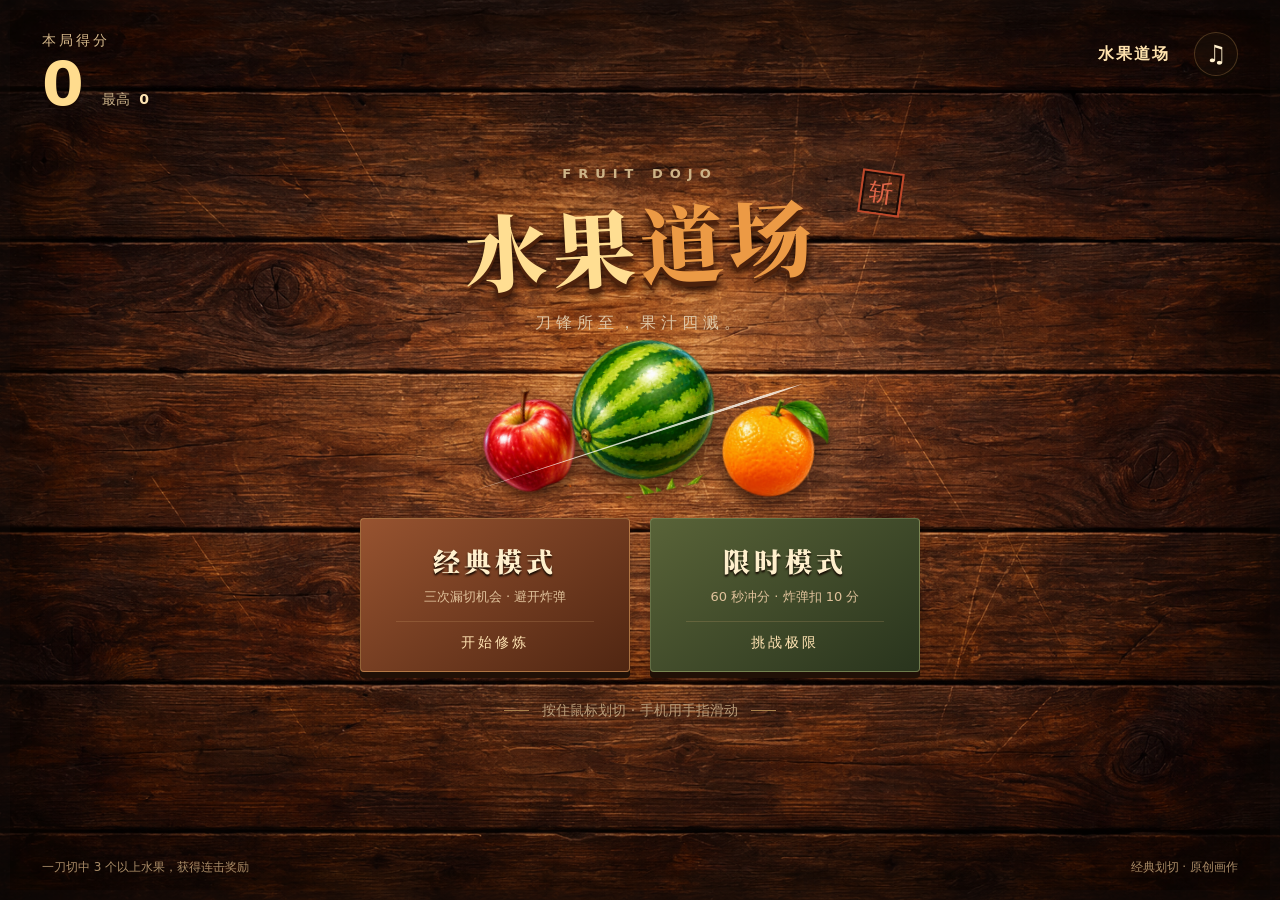
==== index.html @ ec155b66 "Build Fruit Dojo slicing game for GitHub Pages" ====
<!doctype html>
<html lang="zh-CN">
<head>
<meta charset="UTF-8"><meta name="viewport" content="width=device-width, initial-scale=1, viewport-fit=cover">
<title>水果道场 · 划出你的连击</title><meta name="description" content="滑动刀锋，切开水果，避开炸弹。在经典和限时模式中挑战你的最高分。">
<link rel="icon" type="image/svg+xml" href="data:image/svg+xml,%3Csvg xmlns='http://www.w3.org/2000/svg' viewBox='0 0 64 64'%3E%3Ccircle cx='32' cy='32' r='28' fill='%233d8236'/%3E%3Cpath d='M8 34h48a24 24 0 0 1-48 0' fill='%23ef4b45' stroke='%23c8ed9b' stroke-width='4'/%3E%3Cpath d='m23 42 2 4m11-4 2 4' stroke='%2325140d' stroke-width='3'/%3E%3C/svg%3E">
<link rel="stylesheet" href="style.css">
</head>
<body>
<main id="dojo">
  <canvas id="game" aria-label="水果划切游戏区域"></canvas>
  <header class="hud">
    <div class="scorebox"><span class="eyebrow">本局得分</span><strong id="score">0</strong><span class="best">最高 <b id="best">0</b></span></div>
    <div class="hud-right"><div id="status" class="status">水果道场</div><button id="sound" class="icon-button" aria-label="关闭声音" title="声音">♫</button><button id="pause" class="icon-button" aria-label="暂停游戏" title="暂停" hidden>Ⅱ</button></div>
  </header>
  <div id="centerMessage" aria-live="polite"></div>
  <section id="menu" class="menu">
    <div class="seal">斩</div><p class="kicker">FRUIT DOJO</p><h1>水果<span>道场</span></h1>
    <p class="intro">刀锋所至，果汁四溅。</p>
    <div class="hero-fruit" aria-hidden="true"><i class="fruit apple"></i><i class="fruit melon"></i><i class="fruit orange"></i><span class="slash"></span></div>
    <div class="modes"><button id="classic" class="mode classic"><span class="mode-title">经典模式</span><span class="mode-copy">三次漏切机会 · 避开炸弹</span><span class="mode-tag">开始修炼</span></button><button id="arcade" class="mode arcade"><span class="mode-title">限时模式</span><span class="mode-copy">60 秒冲分 · 炸弹扣 10 分</span><span class="mode-tag">挑战极限</span></button></div>
    <p class="instruction"><span class="instruction-line"></span>按住鼠标划切 · 手机用手指滑动<span class="instruction-line"></span></p>
  </section>
  <section id="overlay" class="overlay" hidden><div class="result"><p id="resultLabel" class="kicker">修炼结束</p><h2 id="resultTitle">再来一刀</h2><div id="resultScore" class="result-score">0</div><p id="resultDetail">最高分 0</p><div class="result-actions"><button id="again" class="primary">再来一局</button><button id="home" class="secondary">回到道场</button></div></div></section>
  <footer><span>一刀切中 3 个以上水果，获得连击奖励</span><span id="footerMode">经典划切 · 原创画作</span></footer>
</main>
<script src="game.js"></script>
</body>
</html>
---- style.css ----
@import url('https://fonts.googleapis.com/css2?family=Noto+Serif+SC:wght@500;700;900&display=swap');
:root{color-scheme:dark;font-family:system-ui,-apple-system,"Microsoft YaHei",sans-serif;color:#fff0cd;background:#170c08}*{box-sizing:border-box}body{margin:0;overflow:hidden}button{font:inherit;color:inherit;cursor:pointer;touch-action:manipulation}button:focus-visible{outline:3px solid #ffe1a0;outline-offset:5px}[hidden]{display:none!important}#dojo{position:relative;width:100%;height:100dvh;min-height:460px;overflow:hidden;background:#3f2415 url('wood.png') center/cover}#dojo:after{content:"";position:absolute;inset:0;pointer-events:none;box-shadow:inset 0 0 130px 20px #10070099;border:10px solid #140b0877;z-index:1}canvas{position:absolute;inset:0;width:100%;height:100%;touch-action:none;user-select:none;z-index:2}.hud{position:absolute;top:32px;left:42px;right:42px;display:flex;justify-content:space-between;align-items:flex-start;z-index:4;pointer-events:none;text-shadow:0 3px 2px #170904}.scorebox{display:grid;grid-template-columns:auto auto;gap:0 18px}.eyebrow{grid-column:1/-1;font-size:14px;letter-spacing:3px;color:#d5b88a}.scorebox strong{font-weight:900;font-size:60px;line-height:1.15;font-variant-numeric:tabular-nums;color:#ffdc8e}.best{font-size:14px;align-self:end;padding-bottom:10px;color:#ccb38a}.best b{color:#ffe4b2;margin-left:5px}.hud-right{display:flex;gap:12px;align-items:center}.status{font-size:16px;font-weight:700;letter-spacing:2px;margin-right:12px}.icon-button{pointer-events:auto;width:44px;height:44px;background:#1b100980;border:1px solid #a77b465e;border-radius:50%;font-size:24px;box-shadow:0 3px 0 #110903}.icon-button:hover{background:#6d4125}.menu{position:absolute;z-index:3;inset:0;display:flex;align-items:center;flex-direction:column;justify-content:center;padding:30px 20px 50px}.kicker{font-size:13px;font-weight:700;letter-spacing:7px;color:#cdb387;margin:6px 0 12px}.seal{position:absolute;top:19%;left:calc(50% + 220px);transform:rotate(8deg);border:2px solid #c0482a;color:#df6547;font-family:serif;font-size:24px;padding:4px 7px;box-shadow:inset 0 0 0 2px #180b06}.menu h1{font-family:"Noto Serif SC",serif;font-size:clamp(48px,6.5vw,86px);font-weight:900;margin:0;letter-spacing:5px;line-height:1.2;color:#ffde92;text-shadow:0 5px 0 #4d220c,0 8px 10px #160803;transform:rotate(-3deg)}h1 span{color:#ec9a45}.intro{font-size:16px;letter-spacing:5px;margin:20px 0 0;color:#dec6a5}.hero-fruit{position:relative;width:410px;height:165px;margin:6px 0 13px}.fruit{display:block;background-image:url('fruits.png');background-repeat:no-repeat;background-size:450px 300px;position:absolute;width:150px;height:145px;filter:drop-shadow(0 12px 10px #17090499)}.melon{left:130px;top:0;background-position:0 0;transform:rotate(-12deg) scale(1.12)}.apple{left:18px;top:30px;background-position:-300px 0;transform:rotate(-20deg) scale(.78)}.orange{right:0;top:35px;background-position:-150px 0;transform:rotate(12deg) scale(.8)}.slash{position:absolute;top:97px;left:22px;width:355px;height:3px;transform:rotate(-18deg);background:#fffdf3;box-shadow:0 0 9px 3px #ffe2a6;clip-path:polygon(0 50%,90% 0,100% 50%,90% 100%);opacity:.8}.modes{display:flex;gap:20px;width:min(560px,100%)}.mode{flex:1;position:relative;display:flex;flex-direction:column;align-items:center;border:1px solid #dca6617a;padding:22px 10px 19px;border-radius:4px;background:linear-gradient(145deg,#975330,#502612);box-shadow:0 6px 0 #201006,0 8px 15px #11070466;transition:transform .18s,filter .18s}.mode:hover{transform:translateY(-4px);filter:brightness(1.16)}.mode:active{transform:translateY(2px)}.arcade{background:linear-gradient(145deg,#596338,#29341d);border-color:#a4b07477}.mode-title{font-family:"Noto Serif SC",serif;font-weight:900;font-size:27px;letter-spacing:4px;text-shadow:0 2px 2px #140900}.mode-copy{font-size:13px;color:#e0c29b;margin:8px 0 15px}.mode-tag{font-size:14px;letter-spacing:3px;border-top:1px solid #e3b47930;width:80%;padding-top:12px;color:#ffe3b2}.instruction{display:flex;gap:13px;align-items:center;font-size:14px;margin:30px 0 0;color:#b89c79}.instruction-line{width:25px;height:1px;background:#a9814c}footer{position:absolute;z-index:3;left:42px;right:42px;bottom:24px;display:flex;justify-content:space-between;color:#a98b66;font-size:12px;pointer-events:none}#centerMessage{position:absolute;z-index:5;top:35%;left:0;right:0;text-align:center;font-weight:900;font-size:clamp(30px,5vw,66px);text-shadow:0 4px 0 #311306;color:#ffdd80;pointer-events:none;white-space:pre-line}.overlay{position:absolute;inset:0;z-index:6;background:#170a07b8;backdrop-filter:blur(5px);display:grid;place-items:center}.result{text-align:center;width:min(440px,90vw);padding:40px 20px;border-top:2px solid #bd8949;border-bottom:2px solid #bd8949;background:radial-gradient(ellipse,#63391b80,transparent)}.result h2{font-family:"Noto Serif SC",serif;font-size:40px;margin:10px 0;color:#ffe4ae}.result-score{font-size:96px;color:#ffd46b;font-weight:900;line-height:1.25}.result p:not(.kicker){color:#ceb086;font-size:16px}.result-actions{display:flex;justify-content:center;gap:12px;margin-top:28px}.primary,.secondary{border-radius:3px;border:1px solid #c58947;padding:13px 23px;font-weight:700;box-shadow:0 4px 0 #160a05}.primary{background:#a65724}.secondary{background:#302014}.primary:hover,.secondary:hover{filter:brightness(1.25)}
@media(max-height:720px){.menu h1{font-size:60px}.hero-fruit{height:130px;transform:scale(.85);margin:-2px 0 0}.menu{padding-top:52px}.mode{padding:16px 10px 13px}.instruction{margin-top:22px}.seal{top:14%}}@media(max-width:600px){.hud{top:20px;left:22px;right:22px}.scorebox strong{font-size:44px}.eyebrow{font-size:12px}.hud-right{gap:8px}.status{font-size:14px;margin-right:0;letter-spacing:1px}.icon-button{width:38px;height:38px;font-size:21px}.menu h1{font-size:56px}.seal{left:calc(50% + 130px);top:23%;font-size:18px}.hero-fruit{width:350px;transform:scale(.9)}.melon{left:105px}.apple{left:0}.modes{gap:12px;max-width:400px}.mode-title{font-size:23px;letter-spacing:2px}.mode-copy{font-size:12px;letter-spacing:-.4px}.instruction{font-size:12px;gap:8px}footer{left:22px;right:22px;bottom:17px;justify-content:center}footer span:last-child{display:none}.intro{letter-spacing:3px}.kicker{letter-spacing:5px}}@media(max-height:520px){.menu{padding:20px}.menu .kicker,.intro,.seal,.hero-fruit{display:none}.menu h1{font-size:50px;margin-bottom:22px}.instruction{margin-top:18px}.hud{top:16px;left:20px;right:20px}.scorebox strong{font-size:38px}footer{bottom:10px}}
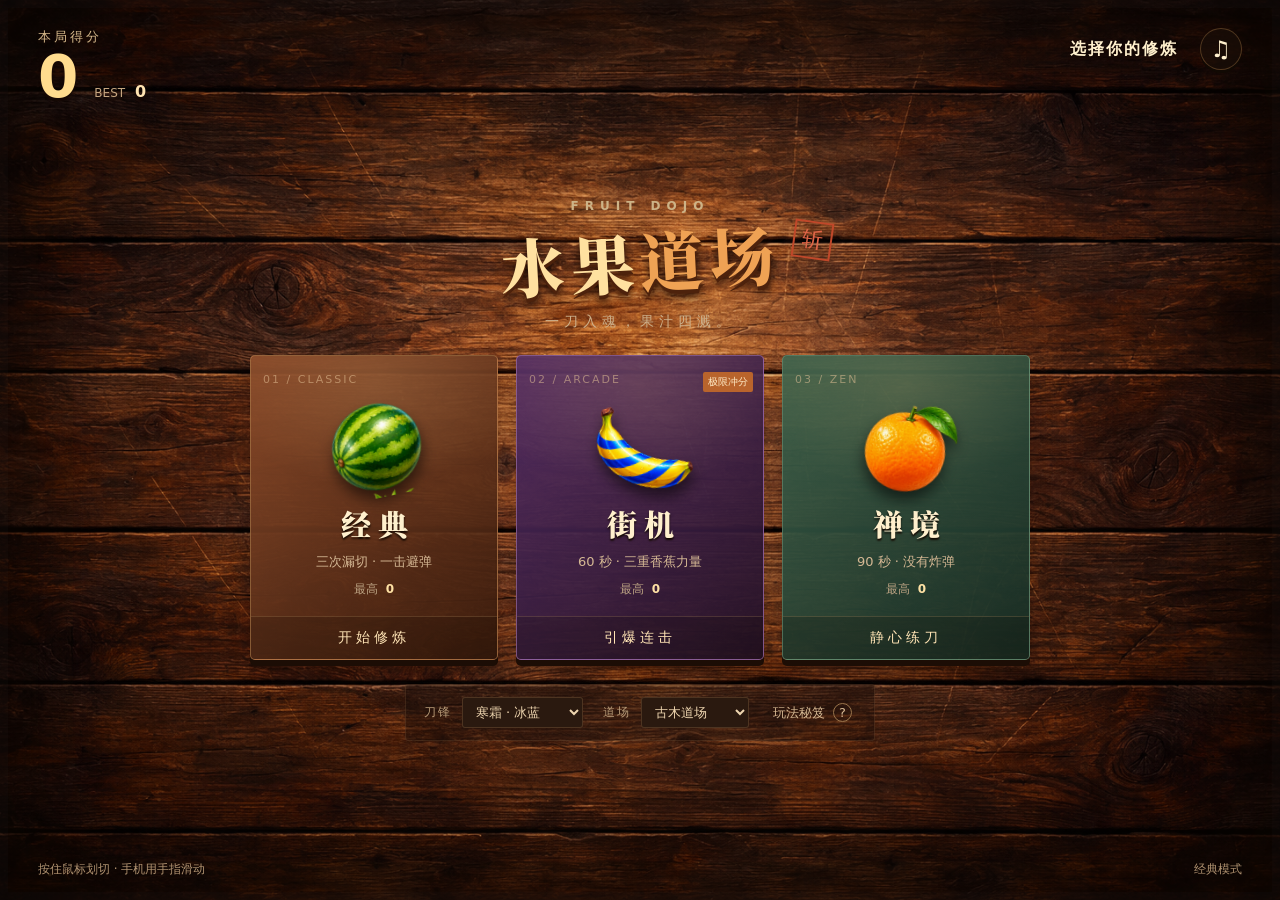
==== commit 73090267: "Add Classic Arcade and Zen rules, banana powers, Blitz and finale" ====
--- a/index.html
+++ b/index.html
@@ -1,29 +1,59 @@
 <!doctype html>
 <html lang="zh-CN">
 <head>
-<meta charset="UTF-8"><meta name="viewport" content="width=device-width, initial-scale=1, viewport-fit=cover">
-<title>水果道场 · 划出你的连击</title><meta name="description" content="滑动刀锋，切开水果，避开炸弹。在经典和限时模式中挑战你的最高分。">
-<link rel="icon" type="image/svg+xml" href="data:image/svg+xml,%3Csvg xmlns='http://www.w3.org/2000/svg' viewBox='0 0 64 64'%3E%3Ccircle cx='32' cy='32' r='28' fill='%233d8236'/%3E%3Cpath d='M8 34h48a24 24 0 0 1-48 0' fill='%23ef4b45' stroke='%23c8ed9b' stroke-width='4'/%3E%3Cpath d='m23 42 2 4m11-4 2 4' stroke='%2325140d' stroke-width='3'/%3E%3C/svg%3E">
-<link rel="stylesheet" href="style.css">
+  <meta charset="UTF-8">
+  <meta name="viewport" content="width=device-width, initial-scale=1, viewport-fit=cover">
+  <meta name="theme-color" content="#28150e">
+  <title>水果道场 · Classic / Arcade / Zen</title>
+  <meta name="description" content="经典、街机、禅境三种划切玩法。叠加冰冻、双倍和狂热香蕉，触发 Blitz，在石榴连斩中挑战最高分。">
+  <link rel="icon" type="image/svg+xml" href="data:image/svg+xml,%3Csvg xmlns='http://www.w3.org/2000/svg' viewBox='0 0 64 64'%3E%3Ccircle cx='32' cy='32' r='28' fill='%233d8236'/%3E%3Cpath d='M8 34h48a24 24 0 0 1-48 0' fill='%23ef4b45' stroke='%23c8ed9b' stroke-width='4'/%3E%3Cpath d='m23 42 2 4m11-4 2 4' stroke='%2325140d' stroke-width='3'/%3E%3C/svg%3E">
+  <link rel="stylesheet" href="style.css?v=2">
+  <script defer src="engine.js?v=2"></script>
+  <script defer src="game.js?v=2"></script>
 </head>
 <body>
-<main id="dojo">
+<main id="dojo" data-background="wood">
   <canvas id="game" aria-label="水果划切游戏区域"></canvas>
+  <div class="effect-wash" aria-hidden="true"></div>
   <header class="hud">
-    <div class="scorebox"><span class="eyebrow">本局得分</span><strong id="score">0</strong><span class="best">最高 <b id="best">0</b></span></div>
-    <div class="hud-right"><div id="status" class="status">水果道场</div><button id="sound" class="icon-button" aria-label="关闭声音" title="声音">♫</button><button id="pause" class="icon-button" aria-label="暂停游戏" title="暂停" hidden>Ⅱ</button></div>
+    <div class="scorebox"><span class="eyebrow">本局得分</span><strong id="score">0</strong><span class="best">BEST <b id="best">0</b></span></div>
+    <div class="hud-right"><div id="status" class="status">选择你的修炼</div><button id="sound" class="icon-button" aria-label="关闭声音">♫</button><button id="pause" class="icon-button" aria-label="暂停游戏" hidden>Ⅱ</button></div>
   </header>
+  <div id="effects" class="effects" hidden>
+    <div id="effect-double" class="effect double" hidden><span>×2 双倍</span><b>8s</b></div>
+    <div id="effect-freeze" class="effect freeze" hidden><span>❄ 冰冻</span><b>8s</b></div>
+    <div id="effect-frenzy" class="effect frenzy" hidden><span>♨ 狂热</span><b>8s</b></div>
+  </div>
+  <div id="blitz" class="blitz" hidden><b>BLITZ</b><span>持续连击，保持火力</span></div>
+  <div id="bossHint" class="boss-hint" hidden></div>
   <div id="centerMessage" aria-live="polite"></div>
-  <section id="menu" class="menu">
-    <div class="seal">斩</div><p class="kicker">FRUIT DOJO</p><h1>水果<span>道场</span></h1>
-    <p class="intro">刀锋所至，果汁四溅。</p>
-    <div class="hero-fruit" aria-hidden="true"><i class="fruit apple"></i><i class="fruit melon"></i><i class="fruit orange"></i><span class="slash"></span></div>
-    <div class="modes"><button id="classic" class="mode classic"><span class="mode-title">经典模式</span><span class="mode-copy">三次漏切机会 · 避开炸弹</span><span class="mode-tag">开始修炼</span></button><button id="arcade" class="mode arcade"><span class="mode-title">限时模式</span><span class="mode-copy">60 秒冲分 · 炸弹扣 10 分</span><span class="mode-tag">挑战极限</span></button></div>
-    <p class="instruction"><span class="instruction-line"></span>按住鼠标划切 · 手机用手指滑动<span class="instruction-line"></span></p>
+
+  <section id="menu" class="menu" aria-label="选择游戏模式">
+    <div class="brand"><span class="seal">斩</span><p class="kicker">FRUIT DOJO</p><h1>水果<span>道场</span></h1><p class="intro">一刀入魂，果汁四溅。</p></div>
+    <div class="modes">
+      <button id="classic" class="mode classic"><span class="mode-number">01 / CLASSIC</span><i class="mode-fruit melon" aria-hidden="true"></i><span class="mode-title">经典</span><span class="mode-copy">三次漏切 · 一击避弹</span><span class="mode-best">最高 <b id="best-classic">0</b></span><span class="mode-tag">开始修炼</span></button>
+      <button id="arcade" class="mode arcade"><span class="mode-number">02 / ARCADE</span><span class="hot-tag">极限冲分</span><i class="mode-fruit banana" aria-hidden="true"></i><span class="mode-title">街机</span><span class="mode-copy">60 秒 · 三重香蕉力量</span><span class="mode-best">最高 <b id="best-arcade">0</b></span><span class="mode-tag">引爆连击</span></button>
+      <button id="zen" class="mode zen"><span class="mode-number">03 / ZEN</span><i class="mode-fruit orange" aria-hidden="true"></i><span class="mode-title">禅境</span><span class="mode-copy">90 秒 · 没有炸弹</span><span class="mode-best">最高 <b id="best-zen">0</b></span><span class="mode-tag">静心练刀</span></button>
+    </div>
+    <div class="loadout"><label>刀锋<select id="blade"><option value="frost">寒霜 · 冰蓝</option><option value="ember">赤焰 · 金橙</option><option value="violet">紫电 · 霓虹</option></select></label><label>道场<select id="background"><option value="wood">古木道场</option><option value="night">月夜道场</option></select></label><button id="help" class="help-button">玩法秘笈 <span>?</span></button></div>
+    <p id="loadStatus" role="status" class="load-status">正在准备水果…</p>
   </section>
-  <section id="overlay" class="overlay" hidden><div class="result"><p id="resultLabel" class="kicker">修炼结束</p><h2 id="resultTitle">再来一刀</h2><div id="resultScore" class="result-score">0</div><p id="resultDetail">最高分 0</p><div class="result-actions"><button id="again" class="primary">再来一局</button><button id="home" class="secondary">回到道场</button></div></div></section>
-  <footer><span>一刀切中 3 个以上水果，获得连击奖励</span><span id="footerMode">经典划切 · 原创画作</span></footer>
+
+  <section id="overlay" class="overlay" hidden aria-label="游戏结算与暂停">
+    <div class="result"><p id="resultLabel" class="kicker">修炼结束</p><h2 id="resultTitle">再来一刀</h2><div id="resultScore" class="result-score">0</div><p id="resultDetail">个人最佳 0</p>
+      <div id="resultStats" class="result-stats"><div><b id="cutStat">0</b><span>切中水果</span></div><div><b id="comboStat">0</b><span>最高连击</span></div><div><b id="criticalStat">0</b><span>暴击次数</span></div><div><b id="bossStat">0</b><span>石榴连斩</span></div></div>
+      <div id="awards" class="awards"></div><div class="result-actions"><button id="again" class="primary">再来一局</button><button id="home" class="secondary">回到道场</button></div>
+    </div>
+  </section>
+  <footer><span id="footerTip">按住鼠标划切 · 手机用手指滑动</span><span id="footerMode">经典模式</span></footer>
 </main>
-<script src="game.js"></script>
+
+<dialog id="guide" class="guide">
+  <div class="guide-head"><div><p class="kicker">THE ART OF SLICING</p><h2>玩法秘笈</h2></div><button id="closeGuide" class="icon-button" aria-label="关闭玩法秘笈">×</button></div>
+  <p class="guide-intro">按住鼠标或用手指滑动，一次划切至少 3 个水果即可获得连击奖励。空格 / Esc 暂停。</p>
+  <div class="guide-modes"><p><b>经典</b> 无时间限制。三次漏切或切中炸弹后结束。</p><p><b>街机</b> 60 秒冲分，炸弹扣 10 分并清除所有增益。最后出现石榴，快速往返划切！</p><p><b>禅境</b> 90 秒自由练刀，没有炸弹和随机暴击，专心练习连击。</p></div>
+  <div class="power-guide"><div><i class="special-icon double" aria-hidden="true"></i><b>双倍得分</b><span>水果、暴击和连击奖励翻倍</span></div><div><i class="special-icon freeze" aria-hidden="true"></i><b>冰冻时间</b><span>水果和倒计时一起慢下来</span></div><div><i class="special-icon frenzy" aria-hidden="true"></i><b>水果狂热</b><span>密集水果雨，暂时没有炸弹</span></div></div>
+  <p class="guide-foot">香蕉持续 8 秒，可叠加。街机连续做出连击，依次触发 BLITZ、SUPER BLITZ、MEGA BLITZ；6 秒没有连击则重置。暴击额外 +10 分。</p>
+</dialog>
 </body>
 </html>
--- a/style.css
+++ b/style.css
@@ -1,3 +1,96 @@
 @import url('https://fonts.googleapis.com/css2?family=Noto+Serif+SC:wght@500;700;900&display=swap');
-:root{color-scheme:dark;font-family:system-ui,-apple-system,"Microsoft YaHei",sans-serif;color:#fff0cd;background:#170c08}*{box-sizing:border-box}body{margin:0;overflow:hidden}button{font:inherit;color:inherit;cursor:pointer;touch-action:manipulation}button:focus-visible{outline:3px solid #ffe1a0;outline-offset:5px}[hidden]{display:none!important}#dojo{position:relative;width:100%;height:100dvh;min-height:460px;overflow:hidden;background:#3f2415 url('wood.png') center/cover}#dojo:after{content:"";position:absolute;inset:0;pointer-events:none;box-shadow:inset 0 0 130px 20px #10070099;border:10px solid #140b0877;z-index:1}canvas{position:absolute;inset:0;width:100%;height:100%;touch-action:none;user-select:none;z-index:2}.hud{position:absolute;top:32px;left:42px;right:42px;display:flex;justify-content:space-between;align-items:flex-start;z-index:4;pointer-events:none;text-shadow:0 3px 2px #170904}.scorebox{display:grid;grid-template-columns:auto auto;gap:0 18px}.eyebrow{grid-column:1/-1;font-size:14px;letter-spacing:3px;color:#d5b88a}.scorebox strong{font-weight:900;font-size:60px;line-height:1.15;font-variant-numeric:tabular-nums;color:#ffdc8e}.best{font-size:14px;align-self:end;padding-bottom:10px;color:#ccb38a}.best b{color:#ffe4b2;margin-left:5px}.hud-right{display:flex;gap:12px;align-items:center}.status{font-size:16px;font-weight:700;letter-spacing:2px;margin-right:12px}.icon-button{pointer-events:auto;width:44px;height:44px;background:#1b100980;border:1px solid #a77b465e;border-radius:50%;font-size:24px;box-shadow:0 3px 0 #110903}.icon-button:hover{background:#6d4125}.menu{position:absolute;z-index:3;inset:0;display:flex;align-items:center;flex-direction:column;justify-content:center;padding:30px 20px 50px}.kicker{font-size:13px;font-weight:700;letter-spacing:7px;color:#cdb387;margin:6px 0 12px}.seal{position:absolute;top:19%;left:calc(50% + 220px);transform:rotate(8deg);border:2px solid #c0482a;color:#df6547;font-family:serif;font-size:24px;padding:4px 7px;box-shadow:inset 0 0 0 2px #180b06}.menu h1{font-family:"Noto Serif SC",serif;font-size:clamp(48px,6.5vw,86px);font-weight:900;margin:0;letter-spacing:5px;line-height:1.2;color:#ffde92;text-shadow:0 5px 0 #4d220c,0 8px 10px #160803;transform:rotate(-3deg)}h1 span{color:#ec9a45}.intro{font-size:16px;letter-spacing:5px;margin:20px 0 0;color:#dec6a5}.hero-fruit{position:relative;width:410px;height:165px;margin:6px 0 13px}.fruit{display:block;background-image:url('fruits.png');background-repeat:no-repeat;background-size:450px 300px;position:absolute;width:150px;height:145px;filter:drop-shadow(0 12px 10px #17090499)}.melon{left:130px;top:0;background-position:0 0;transform:rotate(-12deg) scale(1.12)}.apple{left:18px;top:30px;background-position:-300px 0;transform:rotate(-20deg) scale(.78)}.orange{right:0;top:35px;background-position:-150px 0;transform:rotate(12deg) scale(.8)}.slash{position:absolute;top:97px;left:22px;width:355px;height:3px;transform:rotate(-18deg);background:#fffdf3;box-shadow:0 0 9px 3px #ffe2a6;clip-path:polygon(0 50%,90% 0,100% 50%,90% 100%);opacity:.8}.modes{display:flex;gap:20px;width:min(560px,100%)}.mode{flex:1;position:relative;display:flex;flex-direction:column;align-items:center;border:1px solid #dca6617a;padding:22px 10px 19px;border-radius:4px;background:linear-gradient(145deg,#975330,#502612);box-shadow:0 6px 0 #201006,0 8px 15px #11070466;transition:transform .18s,filter .18s}.mode:hover{transform:translateY(-4px);filter:brightness(1.16)}.mode:active{transform:translateY(2px)}.arcade{background:linear-gradient(145deg,#596338,#29341d);border-color:#a4b07477}.mode-title{font-family:"Noto Serif SC",serif;font-weight:900;font-size:27px;letter-spacing:4px;text-shadow:0 2px 2px #140900}.mode-copy{font-size:13px;color:#e0c29b;margin:8px 0 15px}.mode-tag{font-size:14px;letter-spacing:3px;border-top:1px solid #e3b47930;width:80%;padding-top:12px;color:#ffe3b2}.instruction{display:flex;gap:13px;align-items:center;font-size:14px;margin:30px 0 0;color:#b89c79}.instruction-line{width:25px;height:1px;background:#a9814c}footer{position:absolute;z-index:3;left:42px;right:42px;bottom:24px;display:flex;justify-content:space-between;color:#a98b66;font-size:12px;pointer-events:none}#centerMessage{position:absolute;z-index:5;top:35%;left:0;right:0;text-align:center;font-weight:900;font-size:clamp(30px,5vw,66px);text-shadow:0 4px 0 #311306;color:#ffdd80;pointer-events:none;white-space:pre-line}.overlay{position:absolute;inset:0;z-index:6;background:#170a07b8;backdrop-filter:blur(5px);display:grid;place-items:center}.result{text-align:center;width:min(440px,90vw);padding:40px 20px;border-top:2px solid #bd8949;border-bottom:2px solid #bd8949;background:radial-gradient(ellipse,#63391b80,transparent)}.result h2{font-family:"Noto Serif SC",serif;font-size:40px;margin:10px 0;color:#ffe4ae}.result-score{font-size:96px;color:#ffd46b;font-weight:900;line-height:1.25}.result p:not(.kicker){color:#ceb086;font-size:16px}.result-actions{display:flex;justify-content:center;gap:12px;margin-top:28px}.primary,.secondary{border-radius:3px;border:1px solid #c58947;padding:13px 23px;font-weight:700;box-shadow:0 4px 0 #160a05}.primary{background:#a65724}.secondary{background:#302014}.primary:hover,.secondary:hover{filter:brightness(1.25)}
-@media(max-height:720px){.menu h1{font-size:60px}.hero-fruit{height:130px;transform:scale(.85);margin:-2px 0 0}.menu{padding-top:52px}.mode{padding:16px 10px 13px}.instruction{margin-top:22px}.seal{top:14%}}@media(max-width:600px){.hud{top:20px;left:22px;right:22px}.scorebox strong{font-size:44px}.eyebrow{font-size:12px}.hud-right{gap:8px}.status{font-size:14px;margin-right:0;letter-spacing:1px}.icon-button{width:38px;height:38px;font-size:21px}.menu h1{font-size:56px}.seal{left:calc(50% + 130px);top:23%;font-size:18px}.hero-fruit{width:350px;transform:scale(.9)}.melon{left:105px}.apple{left:0}.modes{gap:12px;max-width:400px}.mode-title{font-size:23px;letter-spacing:2px}.mode-copy{font-size:12px;letter-spacing:-.4px}.instruction{font-size:12px;gap:8px}footer{left:22px;right:22px;bottom:17px;justify-content:center}footer span:last-child{display:none}.intro{letter-spacing:3px}.kicker{letter-spacing:5px}}@media(max-height:520px){.menu{padding:20px}.menu .kicker,.intro,.seal,.hero-fruit{display:none}.menu h1{font-size:50px;margin-bottom:22px}.instruction{margin-top:18px}.hud{top:16px;left:20px;right:20px}.scorebox strong{font-size:38px}footer{bottom:10px}}
+
+:root { color-scheme:dark; font-family:system-ui,-apple-system,"Microsoft YaHei",sans-serif; color:#fff0cd; background:#170c08; }
+* { box-sizing:border-box; }
+body { margin:0; overflow:hidden; }
+button,select { font:inherit; color:inherit; cursor:pointer; touch-action:manipulation; }
+button:focus-visible,select:focus-visible { outline:3px solid #ffe1a0; outline-offset:4px; }
+[hidden] { display:none!important; }
+#dojo { position:relative; width:100%; height:100dvh; min-height:440px; overflow:hidden; background:#3f2415 url('wood.png') center/cover; }
+#dojo::after { content:""; position:absolute; inset:0; pointer-events:none; box-shadow:inset 0 0 120px 15px #100700bb; border:8px solid #140b0877; z-index:1; }
+#dojo[data-background="night"] { background-blend-mode:multiply; background-color:#18333e; }
+canvas { position:absolute; inset:0; width:100%; height:100%; touch-action:none; user-select:none; z-index:2; }
+.effect-wash { position:absolute; inset:0; z-index:1; pointer-events:none; transition:background .5s,box-shadow .5s; }
+[data-freeze="true"] .effect-wash { background:#219cda16; box-shadow:inset 0 0 100px 35px #72dfff77; }
+[data-frenzy="true"] .effect-wash { box-shadow:inset 0 0 130px 25px #ff691355; }
+[data-freeze="true"][data-frenzy="true"] .effect-wash { box-shadow:inset 0 0 110px 35px #7fa7ff77; }
+.hud { position:absolute; top:28px; left:38px; right:38px; display:flex; justify-content:space-between; align-items:flex-start; z-index:4; pointer-events:none; text-shadow:0 3px 2px #170904; }
+.scorebox { display:grid; grid-template-columns:auto auto; gap:0 16px; }
+.eyebrow { grid-column:1/-1; font-size:13px; letter-spacing:3px; color:#d5b88a; }
+.scorebox strong { font-size:58px; font-weight:900; line-height:1.1; font-variant-numeric:tabular-nums; color:#ffdc8e; }
+.best { align-self:end; padding-bottom:9px; font-size:12px; color:#c6a680; }
+.best b { margin-left:6px; color:#ffe4b2; font-size:16px; }
+.hud-right { display:flex; gap:12px; align-items:center; }
+.status { font-size:16px; font-weight:700; letter-spacing:2px; margin-right:10px; }
+.status.danger { color:#ff8665; }
+.icon-button { pointer-events:auto; width:42px; height:42px; border:1px solid #a77b4666; border-radius:50%; background:#1b100999; font-size:23px; box-shadow:0 3px 0 #110903; }
+.icon-button:hover { background:#6d4125; }
+.menu { position:absolute; z-index:3; inset:0; display:flex; flex-direction:column; align-items:center; justify-content:center; padding:90px 20px 50px; gap:24px; overflow:auto; }
+.brand { position:relative; text-align:center; }
+.kicker { font-size:12px; font-weight:700; letter-spacing:6px; color:#cdb387; margin:0 0 10px; }
+.seal { position:absolute; top:22px; right:-52px; transform:rotate(8deg); border:2px solid #c0482a; color:#df6547; font-family:serif; font-size:21px; padding:3px 7px; }
+h1 { font-family:"Noto Serif SC",serif; font-size:clamp(44px,5vw,68px); font-weight:900; margin:0; letter-spacing:6px; line-height:1.15; color:#ffe1a0; text-shadow:0 4px 0 #4d220c,0 7px 10px #160803; transform:rotate(-3deg); }
+h1 span { color:#efa254; }
+.intro { font-size:14px; letter-spacing:5px; color:#cdb18c; margin:17px 0 0; }
+.modes { display:grid; grid-template-columns:repeat(3,1fr); gap:18px; width:min(780px,100%); }
+.mode { position:relative; display:flex; flex-direction:column; align-items:center; overflow:hidden; min-height:282px; border:1px solid #dda26377; border-radius:5px; padding:17px 12px 0; background:linear-gradient(140deg,#8b4b2af0,#371a0ce8); box-shadow:0 6px 0 #1c0d05,0 12px 20px #11070455; transition:transform .2s,filter .2s,border-color .2s; }
+.mode::before { content:""; position:absolute; top:-80px; left:-20%; right:-20%; height:220px; background:radial-gradient(ellipse,#ffd18a24,transparent 65%); pointer-events:none; }
+.mode:hover:not(:disabled) { transform:translateY(-6px); filter:brightness(1.15); border-color:#ffcc85; }
+.mode:active:not(:disabled) { transform:translateY(1px); }
+.mode:disabled { cursor:wait; opacity:.75; }
+.arcade { background:linear-gradient(140deg,#522c64ee,#231126ee); border-color:#c18bd288; }
+.zen { background:linear-gradient(140deg,#3c624cee,#172d24ee); border-color:#8ab69477; }
+.mode-number { align-self:flex-start; font-size:11px; letter-spacing:2px; color:#e5c39a88; }
+.hot-tag { position:absolute; right:10px; top:16px; font-size:10px; padding:3px 5px; background:#b9642c; color:#ffeac5; border-radius:2px; }
+.mode-fruit { width:105px; height:100px; margin:12px 0 3px; background-image:url('fruits.png'); background-size:315px 210px; background-repeat:no-repeat; display:block; filter:drop-shadow(0 9px 7px #0008); transform:rotate(-12deg); transition:transform .3s; }
+.mode:hover .mode-fruit { transform:rotate(5deg) scale(1.08); }
+.mode-fruit.melon { background-position:0 0; }
+.mode-fruit.orange { background-position:-105px 0; transform:rotate(10deg); }
+.mode-fruit.banana { background-image:url('specials.png'); background-size:210px 210px; background-position:0 0; transform:rotate(-9deg); }
+.mode-title { font-family:"Noto Serif SC",serif; font-weight:900; font-size:30px; letter-spacing:7px; margin-left:7px; text-shadow:0 2px 2px #140900; }
+.mode-copy { font-size:13px; color:#d5b894; margin:8px 0 10px; }
+.mode-best { font-size:12px; color:#bca383; margin-bottom:18px; }
+.mode-best b { color:#ffe2a5; margin-left:4px; }
+.mode-tag { font-size:14px; letter-spacing:4px; border-top:1px solid #e3b47930; width:calc(100% + 24px); padding:12px 0; margin-top:auto; background:#0d060530; color:#ffe4b5; }
+.loadout { display:flex; align-items:center; gap:20px; padding:12px 18px; background:#160c0866; border:1px solid #ad805630; border-radius:3px; }
+.loadout label { display:flex; align-items:center; gap:10px; font-size:12px; letter-spacing:2px; color:#b99c78; }
+select { background:#2a190f; border:1px solid #ab805344; border-radius:3px; padding:6px 25px 6px 9px; font-size:13px; color:#eed5af; }
+.help-button { background:none; border:0; padding:0 4px; font-size:13px; color:#d6b892; }
+.help-button span { display:inline-grid; place-items:center; margin-left:4px; width:19px; height:19px; border:1px solid #99744b; border-radius:50%; }
+.load-status { position:absolute; bottom:52px; font-size:13px; color:#f7cf8a; }
+footer { position:absolute; z-index:3; left:38px; right:38px; bottom:22px; display:flex; justify-content:space-between; color:#b09270; font-size:12px; pointer-events:none; }
+.effects { position:absolute; top:115px; left:38px; display:flex; flex-direction:column; gap:8px; z-index:3; pointer-events:none; }
+.effect { --remaining:100%; position:relative; overflow:hidden; display:flex; gap:18px; justify-content:space-between; min-width:132px; padding:9px 12px 12px; font-size:14px; font-weight:700; background:#0f131ac7; border:1px solid currentColor; border-radius:3px; }
+.effect::after,.blitz::after { content:""; position:absolute; bottom:0; left:0; width:var(--remaining); height:3px; background:currentColor; }
+.effect.double { color:#94baff; }.effect.freeze { color:#9ae5ff; }.effect.frenzy { color:#ffad74; }
+.effect b { font-variant-numeric:tabular-nums; font-size:12px; }
+.blitz { --remaining:100%; position:absolute; right:38px; top:100px; z-index:3; display:flex; flex-direction:column; text-align:right; color:#ffad70; padding-bottom:8px; }
+.blitz b { font-style:italic; font-size:25px; text-shadow:0 3px #441406; }.blitz span { font-size:11px; margin-top:3px; }
+.boss-hint { position:absolute; bottom:75px; left:0; right:0; text-align:center; color:#ffbbcb; font-weight:700; letter-spacing:2px; z-index:4; font-size:16px; pointer-events:none; }
+#centerMessage { position:absolute; z-index:5; top:32%; left:0; right:0; text-align:center; font-weight:900; font-size:clamp(27px,4.5vw,58px); text-shadow:0 4px 0 #311306; color:#ffdd80; pointer-events:none; white-space:pre-line; }
+.pop { animation:pop .3s ease-out; }
+@keyframes pop { from { transform:scale(1.3); opacity:0; } to { transform:scale(1); opacity:1; } }
+.overlay { position:absolute; inset:0; z-index:6; background:#170a07ca; backdrop-filter:blur(5px); display:grid; place-items:center; overflow:auto; padding:25px 15px; }
+.result { text-align:center; width:min(490px,94vw); padding:30px 22px; border-top:2px solid #bd8949; border-bottom:2px solid #bd8949; background:radial-gradient(ellipse,#63391b80,transparent); }
+.result h2 { font-family:"Noto Serif SC",serif; font-size:32px; margin:12px 0 0; color:#ffe4ae; }
+.result-score { font-size:88px; color:#ffd46b; font-weight:900; line-height:1.2; }
+#resultDetail { margin:0 0 18px; color:#ceb086; font-size:14px; }
+.result-stats { display:grid; grid-template-columns:repeat(4,1fr); border-block:1px solid #a8784333; padding:14px 0; gap:5px; }
+.result-stats div { display:flex; flex-direction:column; gap:3px; }.result-stats b { font-size:23px; }.result-stats span { font-size:11px; color:#bca080; }
+.awards { display:flex; justify-content:center; gap:24px; margin:14px 0; }.award { display:flex; flex-direction:column; font-size:12px; gap:3px; color:#cbb18a; }.award b { font-size:17px; color:#f5c36c; }
+.result-actions { display:flex; justify-content:center; gap:12px; margin-top:22px; }
+.primary,.secondary { border-radius:3px; border:1px solid #c58947; padding:12px 23px; font-weight:700; box-shadow:0 4px 0 #160a05; }
+.primary { background:#a65724; }.secondary { background:#302014; }.primary:hover,.secondary:hover { filter:brightness(1.25); }
+.guide { width:min(660px,94vw); max-height:90dvh; border:1px solid #c08a4f; border-radius:5px; padding:28px; background:#25170f; color:#ead5b3; box-shadow:0 20px 70px #000a; }
+.guide::backdrop { background:#100703bb; backdrop-filter:blur(5px); }.guide-head { display:flex; justify-content:space-between; align-items:center; }
+.guide h2 { font-family:"Noto Serif SC",serif; color:#ffe1a0; font-size:28px; margin:0; }
+.guide-intro,.guide-modes p { font-size:14px; line-height:1.8; }.guide-intro { color:#bfa889; }.guide-modes b { color:#f6ca88; margin-right:12px; }
+.power-guide { display:grid; grid-template-columns:repeat(3,1fr); gap:12px; border-block:1px solid #b98b4f33; padding:15px 0; }
+.power-guide div { display:flex; align-items:center; flex-direction:column; gap:6px; text-align:center; }.power-guide b { font-size:14px; }.power-guide span { font-size:12px; line-height:1.5; color:#bda484; }
+.special-icon { display:block; width:72px; height:72px; background-image:url('specials.png'); background-size:144px 144px; background-repeat:no-repeat; }
+.special-icon.freeze { background-position:-72px 0; }.special-icon.frenzy { background-position:0 -72px; }
+.guide-foot { color:#bda484; font-size:12px; line-height:1.8; margin-bottom:0; }
+@media(max-height:720px) and (min-width:601px) { .menu { gap:18px; padding-top:74px; } h1 { font-size:54px; }.intro { margin-top:12px; }.mode { min-height:250px; }.mode-fruit { width:90px; height:85px; background-size:270px 180px; margin:7px 0 0; }.mode-fruit.orange { background-position:-90px 0; }.mode-fruit.banana { background-size:180px 180px; }.mode-title { font-size:27px; }.mode-copy { margin:7px 0; }.mode-best { margin-bottom:12px; }.loadout { padding:9px 15px; } }
+@media(max-width:600px) { #dojo { min-height:440px; }.hud { top:18px; left:20px; right:20px; }.scorebox strong { font-size:40px; }.eyebrow { font-size:11px; }.hud-right { gap:8px; }.status { font-size:12px; letter-spacing:1px; margin-right:2px; }.icon-button { width:36px; height:36px; font-size:20px; }.menu { justify-content:center; gap:20px; padding:100px 14px 60px; } h1 { font-size:47px; letter-spacing:4px; }.intro { letter-spacing:3px; font-size:12px; }.seal { right:-35px; top:25px; font-size:17px; }.kicker { font-size:10px; letter-spacing:4px; }.modes { gap:9px; }.mode { min-height:238px; padding:12px 6px 0; }.mode-number { font-size:8px; letter-spacing:.5px; }.hot-tag { display:none; }.mode-fruit { width:76px; height:75px; background-size:228px 152px; margin:16px 0 5px; }.mode-fruit.orange { background-position:-76px 0; }.mode-fruit.banana { background-size:152px 152px; }.mode-title { font-size:25px; letter-spacing:4px; }.mode-copy { font-size:10px; margin:8px 0; white-space:nowrap; }.mode-best { font-size:10px; margin-bottom:14px; }.mode-tag { font-size:12px; letter-spacing:1px; width:calc(100% + 12px); padding:12px 0; }.loadout { flex-wrap:wrap; justify-content:center; gap:10px 14px; max-width:100%; padding:10px; }.loadout label { gap:6px; font-size:11px; letter-spacing:0; } select { font-size:12px; padding:6px; }.help-button { font-size:12px; } footer { left:20px; right:20px; bottom:18px; font-size:11px; } footer span:last-child { display:none; }.effects { top:98px; left:20px; }.effect { min-width:114px; font-size:12px; padding:7px 10px 10px; }.blitz { right:20px; top:94px; }.blitz b { font-size:19px; }.blitz span { font-size:10px; }.guide { padding:20px; }.power-guide { gap:8px; }.guide-intro,.guide-modes p { font-size:13px; }.result { padding:24px 15px; }.result-score { font-size:74px; }.result h2 { font-size:28px; }.boss-hint { font-size:13px; letter-spacing:0; } }
+@media(max-height:540px) { .menu { padding:72px 14px 35px; gap:10px; justify-content:flex-start; }.brand .kicker,.intro,.seal { display:none; } h1 { font-size:35px; }.modes { max-width:650px; gap:12px; }.mode { min-height:145px; }.mode-fruit { position:absolute; left:12px; top:25px; width:64px; height:60px; background-size:192px 128px; margin:0; }.mode-fruit.orange { background-position:-64px 0; }.mode-fruit.banana { background-size:128px 128px; }.mode-title { font-size:22px; margin:18px 0 0 65px; }.mode-copy { font-size:10px; margin-left:65px; }.mode-best { font-size:10px; margin-bottom:8px; margin-left:65px; }.mode-tag { font-size:11px; padding:8px; }.hot-tag { display:none; }.loadout { padding:6px 12px; }.hud { top:14px; left:20px; right:20px; }.scorebox strong { font-size:33px; } footer { bottom:9px; }.result { padding:16px; }.result-score { font-size:55px; }.result h2 { font-size:23px; }.result-actions { margin-top:13px; }.result-stats { padding:9px 0; }.effects { top:90px; }.blitz { top:90px; } }
+@media(prefers-reduced-motion:reduce) { *,*::before,*::after { animation:none!important; transition:none!important; } }
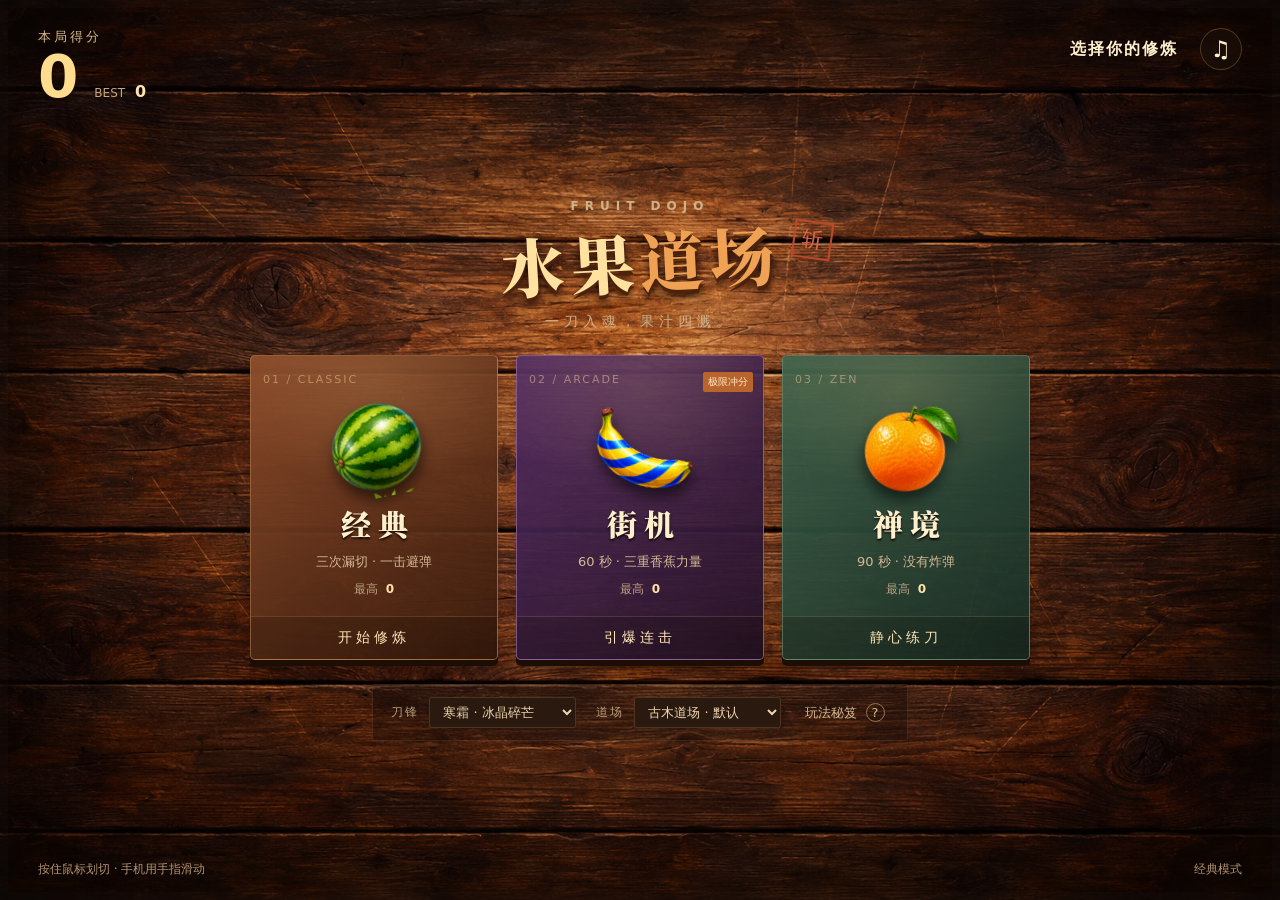
==== commit ae4a59cb: "Upgrade blades and dojos, rebalance Classic and add fruit bounties" ====
--- a/index.html
+++ b/index.html
@@ -35,7 +35,7 @@
       <button id="arcade" class="mode arcade"><span class="mode-number">02 / ARCADE</span><span class="hot-tag">极限冲分</span><i class="mode-fruit banana" aria-hidden="true"></i><span class="mode-title">街机</span><span class="mode-copy">60 秒 · 三重香蕉力量</span><span class="mode-best">最高 <b id="best-arcade">0</b></span><span class="mode-tag">引爆连击</span></button>
       <button id="zen" class="mode zen"><span class="mode-number">03 / ZEN</span><i class="mode-fruit orange" aria-hidden="true"></i><span class="mode-title">禅境</span><span class="mode-copy">90 秒 · 没有炸弹</span><span class="mode-best">最高 <b id="best-zen">0</b></span><span class="mode-tag">静心练刀</span></button>
     </div>
-    <div class="loadout"><label>刀锋<select id="blade"><option value="frost">寒霜 · 冰蓝</option><option value="ember">赤焰 · 金橙</option><option value="violet">紫电 · 霓虹</option></select></label><label>道场<select id="background"><option value="wood">古木道场</option><option value="night">月夜道场</option></select></label><button id="help" class="help-button">玩法秘笈 <span>?</span></button></div>
+    <div class="loadout"><label>刀锋<select id="blade"><option value="frost">寒霜 · 冰晶碎芒</option><option value="ember">赤焰 · 烈火流星</option><option value="violet">紫电 · 闪电裂隙</option><option value="rainbow">虹光 · 七彩流刃</option></select></label><label>道场<select id="background"><option value="wood">古木道场 · 默认</option><option value="night">月下竹境</option><option value="storm">雷霆天宫</option></select></label><button id="help" class="help-button">玩法秘笈 <span>?</span></button></div>
     <p id="loadStatus" role="status" class="load-status">正在准备水果…</p>
   </section>
 
@@ -53,7 +53,8 @@
   <p class="guide-intro">按住鼠标或用手指滑动，一次划切至少 3 个水果即可获得连击奖励。空格 / Esc 暂停。</p>
   <div class="guide-modes"><p><b>经典</b> 无时间限制。三次漏切或切中炸弹后结束。</p><p><b>街机</b> 60 秒冲分，炸弹扣 10 分并清除所有增益。最后出现石榴，快速往返划切！</p><p><b>禅境</b> 90 秒自由练刀，没有炸弹和随机暴击，专心练习连击。</p></div>
   <div class="power-guide"><div><i class="special-icon double" aria-hidden="true"></i><b>双倍得分</b><span>水果、暴击和连击奖励翻倍</span></div><div><i class="special-icon freeze" aria-hidden="true"></i><b>冰冻时间</b><span>水果和倒计时一起慢下来</span></div><div><i class="special-icon frenzy" aria-hidden="true"></i><b>水果狂热</b><span>密集水果雨，暂时没有炸弹</span></div></div>
-  <p class="guide-foot">香蕉持续 8 秒，可叠加。街机连续做出连击，依次触发 BLITZ、SUPER BLITZ、MEGA BLITZ；6 秒没有连击则重置。暴击额外 +10 分。</p>
+  <div class="fruit-guide"><b>果实赏金 · 11 种水果</b><p>苹果 / 橙子 / 柠檬 2 分 · 西瓜 / 草莓 / 梨 3 分<br>猕猴桃 / 蜜桃 4 分 · 菠萝 / 葡萄 5 分 · 火龙果 6 分</p><p>一刀切中 3 个以上水果，额外获得这刀的基础分；同刀包含至少 3 种水果，再奖励每种 3 分，触发「缤纷连击」。双倍香蕉也会加倍这些奖励。</p></div>
+  <p class="guide-foot">香蕉持续 8 秒，可叠加。街机连续做出连击，依次触发 BLITZ、SUPER BLITZ、MEGA BLITZ；6 秒没有连击则重置。暴击额外 +10 分。经典前 15 秒没有炸弹，随后逐渐加速。新计分独立记录最高分，旧版纪录仍保存在浏览器中。</p>
 </dialog>
 </body>
 </html>
--- a/style.css
+++ b/style.css
@@ -8,7 +8,12 @@
 [hidden] { display:none!important; }
 #dojo { position:relative; width:100%; height:100dvh; min-height:440px; overflow:hidden; background:#3f2415 url('wood.png') center/cover; }
 #dojo::after { content:""; position:absolute; inset:0; pointer-events:none; box-shadow:inset 0 0 120px 15px #100700bb; border:8px solid #140b0877; z-index:1; }
-#dojo[data-background="night"] { background-blend-mode:multiply; background-color:#18333e; }
+#dojo[data-background="night"] { background:#0b1b29 url('night.png') center/cover; }
+#dojo[data-background="storm"] { background:#180b30 url('storm.png') center/cover; }
+#dojo[data-background="night"]::after { box-shadow:inset 0 0 90px #06121b99; border-color:#83e6e522; }
+#dojo[data-background="storm"]::after { box-shadow:inset 0 0 90px #180b3099; border-color:#d69cff33; }
+.fruit-guide { margin-top:20px; padding:14px 16px; background:#10090355; border-left:2px solid #dbad62; font-size:13px; line-height:1.8; }
+.fruit-guide b { color:#ffde95; }.fruit-guide p { margin:6px 0; }
 canvas { position:absolute; inset:0; width:100%; height:100%; touch-action:none; user-select:none; z-index:2; }
 .effect-wash { position:absolute; inset:0; z-index:1; pointer-events:none; transition:background .5s,box-shadow .5s; }
 [data-freeze="true"] .effect-wash { background:#219cda16; box-shadow:inset 0 0 100px 35px #72dfff77; }
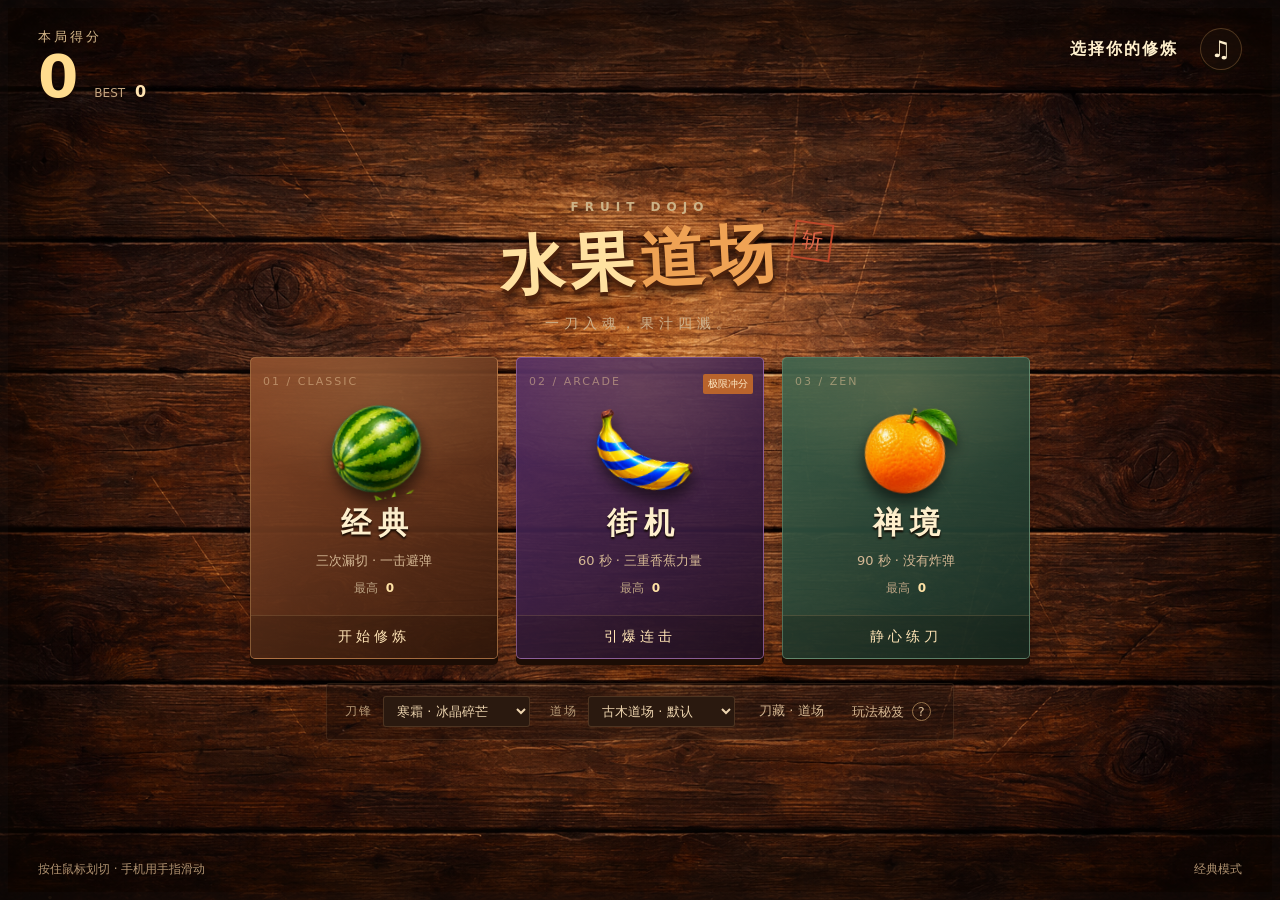
==== commit 69e83994: "Expand cosmetic collection and add verified offline resource updates" ====
--- a/index.html
+++ b/index.html
@@ -35,7 +35,7 @@
       <button id="arcade" class="mode arcade"><span class="mode-number">02 / ARCADE</span><span class="hot-tag">极限冲分</span><i class="mode-fruit banana" aria-hidden="true"></i><span class="mode-title">街机</span><span class="mode-copy">60 秒 · 三重香蕉力量</span><span class="mode-best">最高 <b id="best-arcade">0</b></span><span class="mode-tag">引爆连击</span></button>
       <button id="zen" class="mode zen"><span class="mode-number">03 / ZEN</span><i class="mode-fruit orange" aria-hidden="true"></i><span class="mode-title">禅境</span><span class="mode-copy">90 秒 · 没有炸弹</span><span class="mode-best">最高 <b id="best-zen">0</b></span><span class="mode-tag">静心练刀</span></button>
     </div>
-    <div class="loadout"><label>刀锋<select id="blade"><option value="frost">寒霜 · 冰晶碎芒</option><option value="ember">赤焰 · 烈火流星</option><option value="violet">紫电 · 闪电裂隙</option><option value="rainbow">虹光 · 七彩流刃</option></select></label><label>道场<select id="background"><option value="wood">古木道场 · 默认</option><option value="night">月下竹境</option><option value="storm">雷霆天宫</option></select></label><button id="help" class="help-button">玩法秘笈 <span>?</span></button></div>
+    <div class="loadout"><label>刀锋<select id="blade"><option value="frost">寒霜 · 冰晶碎芒</option><option value="ember">赤焰 · 烈火流星</option><option value="violet">紫电 · 闪电裂隙</option><option value="rainbow">虹光 · 七彩流刃</option></select></label><label>道场<select id="background"><option value="wood">古木道场 · 默认</option><option value="night">月下竹境</option><option value="storm">雷霆天宫</option></select></label><button id="wardrobeButton" class="help-button">刀藏 · 道场</button><button id="updateGame" class="help-button" hidden>检查更新</button><button id="help" class="help-button">玩法秘笈 <span>?</span></button></div>
     <p id="loadStatus" role="status" class="load-status">正在准备水果…</p>
   </section>
 
@@ -56,5 +56,5 @@
   <div class="fruit-guide"><b>果实赏金 · 11 种水果</b><p>苹果 / 橙子 / 柠檬 2 分 · 西瓜 / 草莓 / 梨 3 分<br>猕猴桃 / 蜜桃 4 分 · 菠萝 / 葡萄 5 分 · 火龙果 6 分</p><p>一刀切中 3 个以上水果，额外获得这刀的基础分；同刀包含至少 3 种水果，再奖励每种 3 分，触发「缤纷连击」。双倍香蕉也会加倍这些奖励。</p></div>
   <p class="guide-foot">香蕉持续 8 秒，可叠加。街机连续做出连击，依次触发 BLITZ、SUPER BLITZ、MEGA BLITZ；6 秒没有连击则重置。暴击额外 +10 分。经典前 15 秒没有炸弹，随后逐渐加速。新计分独立记录最高分，旧版纪录仍保存在浏览器中。</p>
 </dialog>
-</body>
+<dialog id="wardrobe" class="wardrobe"><div class="guide-head"><div><p class="kicker">THE COLLECTION</p><h2>刀藏与道场</h2></div><button id="closeWardrobe" class="icon-button" aria-label="关闭外观收藏">×</button></div><p>随心搭配 · 全部免费 · 外观不改变计分</p><h3>十柄刀锋</h3><div id="bladeCards" class="cosmetic-grid"></div><h3>六方天地</h3><div id="backgroundCards" class="cosmetic-grid dojo-grid"></div></dialog></body>
 </html>
--- a/style.css
+++ b/style.css
@@ -1,4 +1,3 @@
-@import url('https://fonts.googleapis.com/css2?family=Noto+Serif+SC:wght@500;700;900&display=swap');
 
 :root { color-scheme:dark; font-family:system-ui,-apple-system,"Microsoft YaHei",sans-serif; color:#fff0cd; background:#170c08; }
 * { box-sizing:border-box; }
@@ -99,3 +98,25 @@
 @media(max-width:600px) { #dojo { min-height:440px; }.hud { top:18px; left:20px; right:20px; }.scorebox strong { font-size:40px; }.eyebrow { font-size:11px; }.hud-right { gap:8px; }.status { font-size:12px; letter-spacing:1px; margin-right:2px; }.icon-button { width:36px; height:36px; font-size:20px; }.menu { justify-content:center; gap:20px; padding:100px 14px 60px; } h1 { font-size:47px; letter-spacing:4px; }.intro { letter-spacing:3px; font-size:12px; }.seal { right:-35px; top:25px; font-size:17px; }.kicker { font-size:10px; letter-spacing:4px; }.modes { gap:9px; }.mode { min-height:238px; padding:12px 6px 0; }.mode-number { font-size:8px; letter-spacing:.5px; }.hot-tag { display:none; }.mode-fruit { width:76px; height:75px; background-size:228px 152px; margin:16px 0 5px; }.mode-fruit.orange { background-position:-76px 0; }.mode-fruit.banana { background-size:152px 152px; }.mode-title { font-size:25px; letter-spacing:4px; }.mode-copy { font-size:10px; margin:8px 0; white-space:nowrap; }.mode-best { font-size:10px; margin-bottom:14px; }.mode-tag { font-size:12px; letter-spacing:1px; width:calc(100% + 12px); padding:12px 0; }.loadout { flex-wrap:wrap; justify-content:center; gap:10px 14px; max-width:100%; padding:10px; }.loadout label { gap:6px; font-size:11px; letter-spacing:0; } select { font-size:12px; padding:6px; }.help-button { font-size:12px; } footer { left:20px; right:20px; bottom:18px; font-size:11px; } footer span:last-child { display:none; }.effects { top:98px; left:20px; }.effect { min-width:114px; font-size:12px; padding:7px 10px 10px; }.blitz { right:20px; top:94px; }.blitz b { font-size:19px; }.blitz span { font-size:10px; }.guide { padding:20px; }.power-guide { gap:8px; }.guide-intro,.guide-modes p { font-size:13px; }.result { padding:24px 15px; }.result-score { font-size:74px; }.result h2 { font-size:28px; }.boss-hint { font-size:13px; letter-spacing:0; } }
 @media(max-height:540px) { .menu { padding:72px 14px 35px; gap:10px; justify-content:flex-start; }.brand .kicker,.intro,.seal { display:none; } h1 { font-size:35px; }.modes { max-width:650px; gap:12px; }.mode { min-height:145px; }.mode-fruit { position:absolute; left:12px; top:25px; width:64px; height:60px; background-size:192px 128px; margin:0; }.mode-fruit.orange { background-position:-64px 0; }.mode-fruit.banana { background-size:128px 128px; }.mode-title { font-size:22px; margin:18px 0 0 65px; }.mode-copy { font-size:10px; margin-left:65px; }.mode-best { font-size:10px; margin-bottom:8px; margin-left:65px; }.mode-tag { font-size:11px; padding:8px; }.hot-tag { display:none; }.loadout { padding:6px 12px; }.hud { top:14px; left:20px; right:20px; }.scorebox strong { font-size:33px; } footer { bottom:9px; }.result { padding:16px; }.result-score { font-size:55px; }.result h2 { font-size:23px; }.result-actions { margin-top:13px; }.result-stats { padding:9px 0; }.effects { top:90px; }.blitz { top:90px; } }
 @media(prefers-reduced-motion:reduce) { *,*::before,*::after { animation:none!important; transition:none!important; } }
+
+@media(pointer:coarse) { .overlay,.guide::backdrop { backdrop-filter:none; } }
+
+#dojo[data-background="sakura"] {background:#201020 url('sakura.png') center/cover;}
+#dojo[data-background="ocean"] {background:#071d30 url('ocean.png') center/cover;}
+#dojo[data-background="lava"] {background:#241009 url('lava.png') center/cover;}
+.wardrobe {width:min(850px,95vw);max-height:90dvh;overflow:auto;padding:26px;border:1px solid #b39362;border-radius:16px;background:linear-gradient(150deg,#28202e,#111820);color:#f8e9cb;}
+.wardrobe::backdrop {background:#050810cc;}
+.wardrobe h2 {margin:0;font-family:serif;font-size:28px;}.wardrobe>p {font-size:12px;color:#b8ad9e;}
+.wardrobe h3 {font-size:14px;letter-spacing:3px;margin:25px 0 12px;}
+.cosmetic-grid {display:grid;grid-template-columns:repeat(5,1fr);gap:10px;}
+.cosmetic-card {height:100px;position:relative;overflow:hidden;border:1px solid #ffffff22;border-radius:10px;background:#ffffff06;color:#eadbc2;transition:transform .15s,border-color .15s;}
+.cosmetic-card[aria-pressed="true"] {border:2px solid #ffe1a0;box-shadow:0 0 15px #f9cd6625;}
+.cosmetic-card[aria-pressed="true"]::after {content:'✓';position:absolute;right:6px;top:4px;color:#ffe1a0;}
+.cosmetic-card span {position:absolute;bottom:10px;left:0;right:0;font-size:12px;letter-spacing:2px;}
+.blade-card i {position:absolute;top:33px;left:20%;width:60%;height:4px;border-radius:100%;transform:rotate(-26deg);background:#fff;box-shadow:0 0 8px 3px var(--blade-color),0 0 20px var(--blade-color);}
+.blade-card[data-blade="rainbow"] i,.blade-card[data-blade="galaxy"] i {background:linear-gradient(90deg,#ff83ce,#9afaff,#ffe195);}
+.blade-card[data-blade="ink"] i {height:8px;box-shadow:none;background:linear-gradient(90deg,transparent,#bbc9d7,#fff);}
+.blade-card[data-blade="sakura"] i {border:2px dotted #ffb0d4;height:12px;}
+.dojo-grid {grid-template-columns:repeat(3,1fr);}
+.dojo-card {height:120px;background-size:cover;background-position:center;}
+@media(max-width:600px) {.cosmetic-grid{grid-template-columns:repeat(2,1fr);}.dojo-grid{grid-template-columns:repeat(2,1fr);}.wardrobe{padding:18px;}.loadout{gap:8px;}}
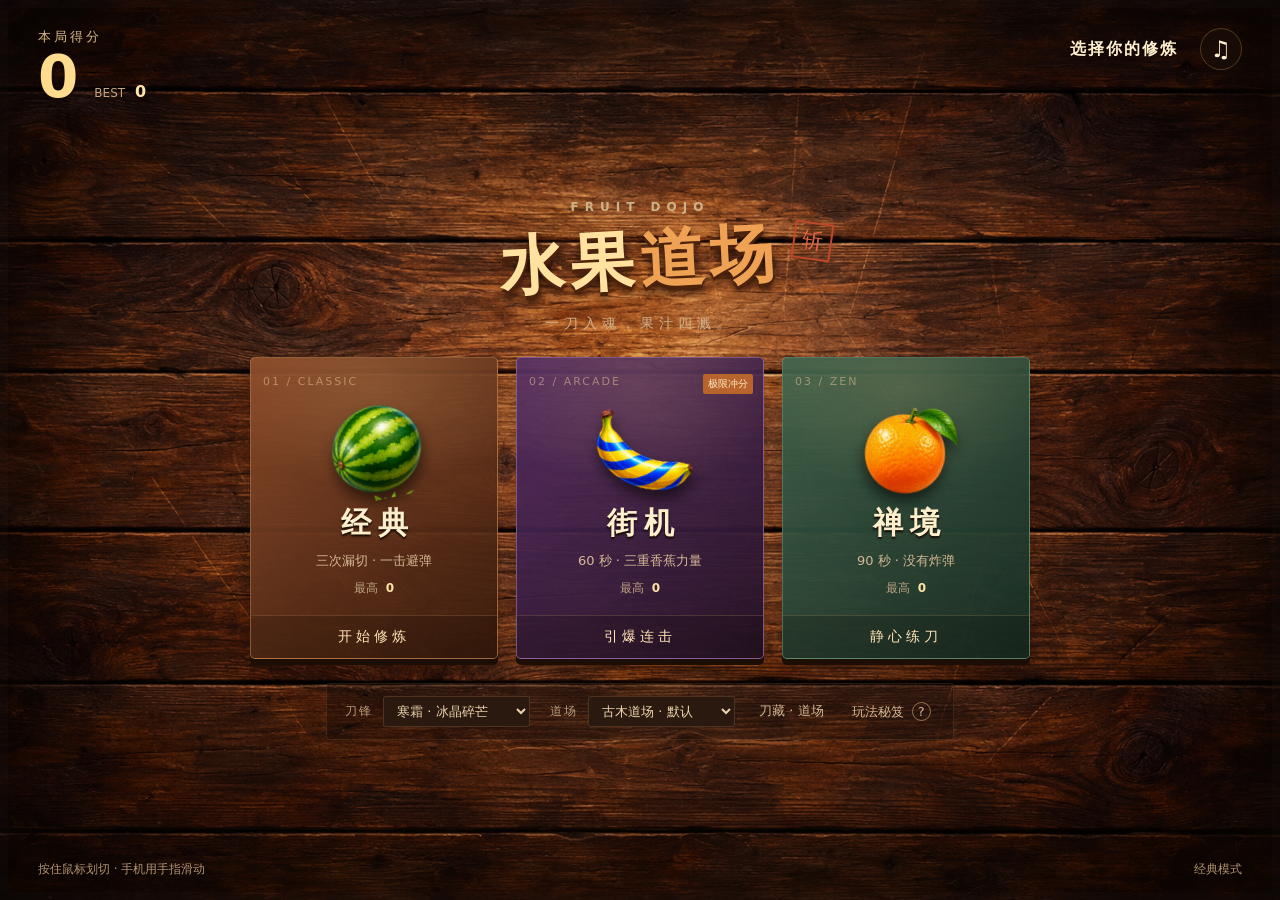
==== commit 313d5af2: "Add three legendary weapon skins with physical blades and unique hit effects" ====
--- a/index.html
+++ b/index.html
@@ -9,6 +9,7 @@
   <link rel="icon" type="image/svg+xml" href="data:image/svg+xml,%3Csvg xmlns='http://www.w3.org/2000/svg' viewBox='0 0 64 64'%3E%3Ccircle cx='32' cy='32' r='28' fill='%233d8236'/%3E%3Cpath d='M8 34h48a24 24 0 0 1-48 0' fill='%23ef4b45' stroke='%23c8ed9b' stroke-width='4'/%3E%3Cpath d='m23 42 2 4m11-4 2 4' stroke='%2325140d' stroke-width='3'/%3E%3C/svg%3E">
   <link rel="stylesheet" href="style.css?v=2">
   <script defer src="engine.js?v=2"></script>
+  <script defer src="legendary.js?v=1"></script>
   <script defer src="game.js?v=2"></script>
 </head>
 <body>
@@ -56,5 +57,5 @@
   <div class="fruit-guide"><b>果实赏金 · 11 种水果</b><p>苹果 / 橙子 / 柠檬 2 分 · 西瓜 / 草莓 / 梨 3 分<br>猕猴桃 / 蜜桃 4 分 · 菠萝 / 葡萄 5 分 · 火龙果 6 分</p><p>一刀切中 3 个以上水果，额外获得这刀的基础分；同刀包含至少 3 种水果，再奖励每种 3 分，触发「缤纷连击」。双倍香蕉也会加倍这些奖励。</p></div>
   <p class="guide-foot">香蕉持续 8 秒，可叠加。街机连续做出连击，依次触发 BLITZ、SUPER BLITZ、MEGA BLITZ；6 秒没有连击则重置。暴击额外 +10 分。经典前 15 秒没有炸弹，随后逐渐加速。新计分独立记录最高分，旧版纪录仍保存在浏览器中。</p>
 </dialog>
-<dialog id="wardrobe" class="wardrobe"><div class="guide-head"><div><p class="kicker">THE COLLECTION</p><h2>刀藏与道场</h2></div><button id="closeWardrobe" class="icon-button" aria-label="关闭外观收藏">×</button></div><p>随心搭配 · 全部免费 · 外观不改变计分</p><h3>十柄刀锋</h3><div id="bladeCards" class="cosmetic-grid"></div><h3>六方天地</h3><div id="backgroundCards" class="cosmetic-grid dojo-grid"></div></dialog></body>
+<dialog id="wardrobe" class="wardrobe"><div class="guide-head"><div><p class="kicker">THE COLLECTION</p><h2>刀藏与道场</h2></div><button id="closeWardrobe" class="icon-button" aria-label="关闭外观收藏">×</button></div><p>随心搭配 · 全部免费 · 外观不改变计分</p><section id="legendHero" class="legend-hero" hidden><canvas id="legendPreview" width="800" height="300" aria-label="传说刀皮实体预览"></canvas><div><b id="legendName"></b><p id="legendDescription"></p><span>传说典藏 · 已全部解锁</span></div></section><h3>十三柄刀锋 · 三款传说典藏</h3><div id="bladeCards" class="cosmetic-grid"></div><h3>六方天地</h3><div id="backgroundCards" class="cosmetic-grid dojo-grid"></div></dialog></body>
 </html>
--- a/style.css
+++ b/style.css
@@ -120,3 +120,11 @@
 .dojo-grid {grid-template-columns:repeat(3,1fr);}
 .dojo-card {height:120px;background-size:cover;background-position:center;}
 @media(max-width:600px) {.cosmetic-grid{grid-template-columns:repeat(2,1fr);}.dojo-grid{grid-template-columns:repeat(2,1fr);}.wardrobe{padding:18px;}.loadout{gap:8px;}}
+
+.legend-hero{display:grid;grid-template-columns:1.5fr 1fr;align-items:center;gap:16px;margin-top:20px;padding:12px 20px;background:radial-gradient(ellipse at 30% 50%,#6647af44,transparent 70%),#090b16;border:1px solid #ba8dfc66;border-radius:12px;}
+.legend-hero canvas{width:100%;height:auto;display:block;}
+.legend-hero b{font-family:serif;font-size:23px;color:#f4d7ff;}.legend-hero p{font-size:12px;line-height:1.8;color:#c6bdd6;}.legend-hero span{font-size:10px;letter-spacing:2px;color:#dfb47c;}
+.blade-card.legendary-card{height:130px;background:radial-gradient(ellipse,#9960ff25,transparent),#0a0d15;border-color:#c2a46a77;}
+.blade-card.legendary-card i{left:5%;top:5px;width:90%;height:95px;transform:none;box-shadow:none;background-color:transparent;background-size:contain;background-repeat:no-repeat;background-position:center;border:0;}
+.blade-card.legendary-card span{color:#f9d9a1;}
+@media(max-width:600px){.legend-hero{grid-template-columns:1fr;gap:0;text-align:center;padding:12px;}.legend-hero canvas{max-height:150px;object-fit:contain;}.legend-hero p{margin:7px 0;}}
